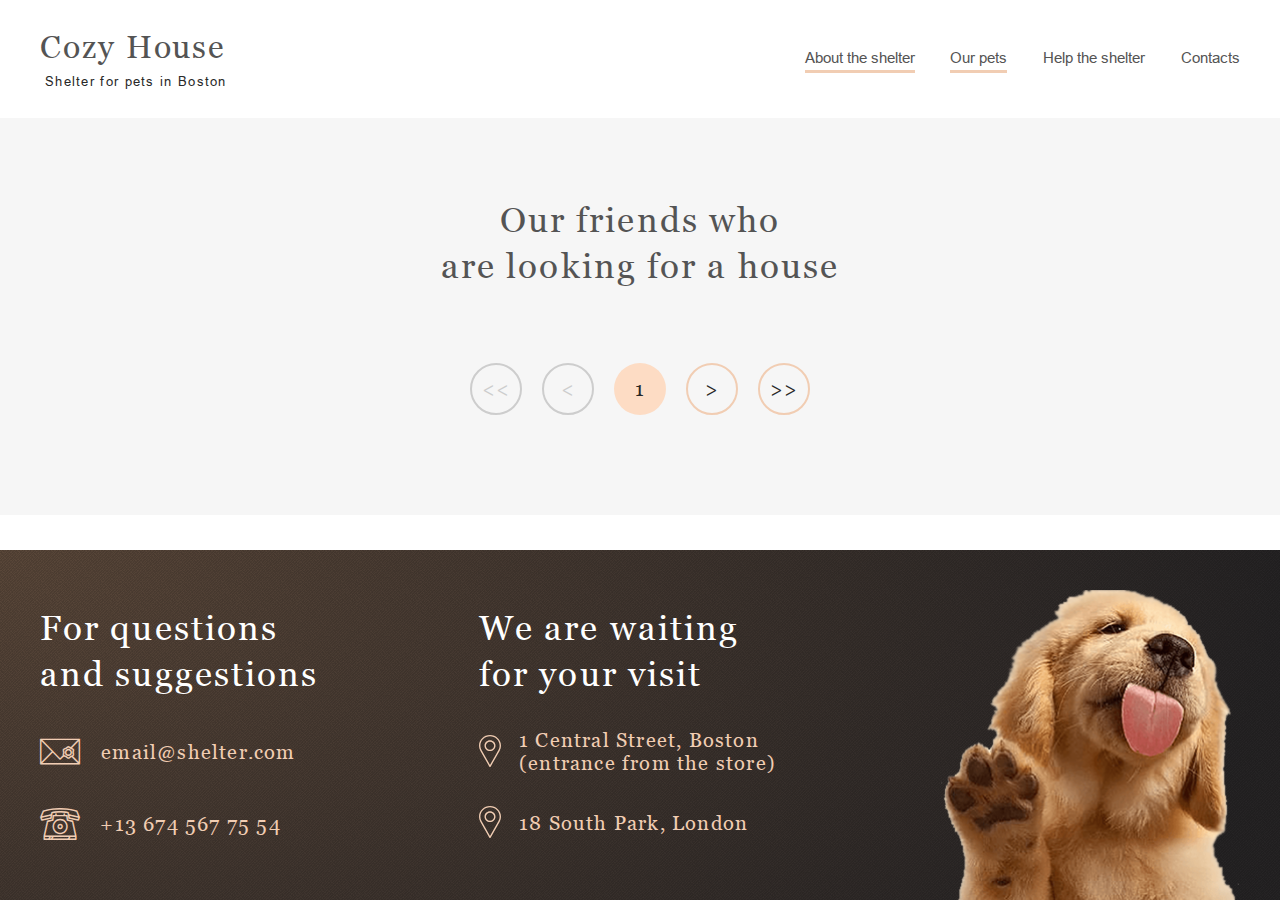
==== pages/pets/index.html @ d87756c5 "feat: add header, slider and footer on Our pets" ====
<!DOCTYPE html>
<html lang="en">

<head>
    <meta charset="UTF-8">
    <meta http-equiv="X-UA-Compatible" content="IE=edge">
    <meta name="viewport" content="width=device-width, initial-scale=1.0">
    <title>Our pets</title>
    <link rel="stylesheet" href="style.css">
</head>

<body>
    <div class="wrapper">
        <header class="header">
            <div class="header__container _container">
                <div class="logo">
                    <a href="../main/index.html" class="logo__title">
                        <h1>Cozy House</h1>
                    </a>
                    <p class="logo__subtitle">Shelter for pets in Boston</p>
                </div>
                <nav class="header__menu">
                    <ul class="menu__list">
                        <li class="menu__item">
                            <a href="../main/index.html" class="menu__link menu__link_active">About the shelter</a>
                        </li>
                        <li class="menu__item">
                            <a href="#" class="menu__link menu__link_active">Our pets</a>
                        </li>
                        <li class="menu__item">
                            <a href="#help" class="menu__link">Help the shelter</a>
                        </li>
                        <li class="menu__item">
                            <a href="#contacts" class="menu__link">Contacts</a>
                        </li>
                    </ul>
                </nav>
            </div>
        </header>

        <main class="main">
            <section class="our-friends" id="our-friends">
                <div class="our-friends__container _container">
                    <div class="our-friends__title title_dark">
                        <h2>Our friends who <br> are looking for a house</h2>
                    </div>
                    <div class="cards-container">

                    </div>
                    <div class="navigation">
                        <button class="button-round button-round-inactive pagination" id="go-first-page">
                            <h4> << </h4>
                        </button>
                        <button class="button-round button-round-inactive pagination" id="go-previous">
                            <h4> < </h4>
                        </button>
                        <button class="button-round button-round-active pagination" id="actual-page">
                            <h4>1</h4>
                        </button>
                        <button class="button-round pagination" id="go-next">
                            <h4>></h4>
                        </button>
                        <button class="button-round pagination" id="go-last-page">
                            <h4>>></h4>
                        </button>
                    </div>

                </div>
            </section>
        </main>

        <footer class=" footer" id="contacts">
            <div class="footer__container _container">
                <div class="questions footer-content">
                    <h3 class="questions__title title">For questions and suggestions</h3>
                    <div class="questions__email">
                        <a href="mailto:email@shelter.com" class="_icon-mail">email@shelter.com</a>
                    </div>
                    <div class="questions__tel _icon-phone">
                        <a href="tel:+136745677554">+13 674 567 75 54</a>
                    </div>
                </div>
                <div class="location footer-content footer-content_location">
                    <h3 class="location__title title">We are waiting for your visit</h3>
                    <div class="location__city">
                        <a href="https://goo.gl/maps/WXGCqMCgQn9aDzmUA">1 Central Street, Boston (entrance from the
                            store)</a>
                    </div>
                    <div class="location__city location__city_london">
                        <a href="https://goo.gl/maps/vpoNFBggdUJtLh3V6">18 South Park, London </a>
                    </div>
                </div>
                <div class="footer__puppy _ibg">
                    <img src="../../assets/images/footer-puppy.png" alt="puppy">
                </div>
            </div>
        </footer>

    </div>
</body>

</html>
---- pages/pets/style.css ----
/*Обнуление*/
* {
    padding: 0;
    margin: 0;
    border: 0;
}

*,
*:before,
*:after {
    -moz-box-sizing: border-box;
    -webkit-box-sizing: border-box;
    box-sizing: border-box;
}

:focus,
:active {
    outline: none;
}

a:focus,
a:active {
    outline: none;
}

nav,
footer,
header,
aside {
    display: block;
}

html,
body {
    height: 100%;
    width: 100%;
    font-size: 100%;
    line-height: 1;
    /* font-size: 16px; */
    -ms-text-size-adjust: 100%;
    -moz-text-size-adjust: 100%;
    -webkit-text-size-adjust: 100%;
}

input,
button,
textarea {
    font-family: inherit;
}

input::-ms-clear {
    display: none;
}

button {
    cursor: pointer;
}

button::-moz-focus-inner {
    padding: 0;
    border: 0;
}

a,
a:visited {
    text-decoration: none;
}

a:hover {
    text-decoration: none;
}

ul li {
    list-style: none;
}

img {
    vertical-align: top;
}

h1,
h2,
h3,
h4,
h5,
h6 {
    font-size: inherit;
    font-weight: inherit;
}

/*--------------------*/

/*-----------------------------подключение шрифтов------------------------------------*/

@font-face {
    font-family: "Arial";
    src: url("../../assets/fonts/arial.eot") format("eot"),
        url("../../assets/fonts/arial.woff") format("woff"),
        url("../../assets/fonts/arial.woff2") format("woff2"),
        url("../../assets/fonts/arial.ttf") format("ttf");
    font-weight: 400;
    font-style: normal;
    font-display: swap;
}

@font-face {
    font-family: "Arial";
    src: url("../../assets/fonts/arial-italic.eot") format("eot"),
        url("../../assets/fonts/arial-italic.woff") format("woff"),
        url("../../assets/fonts/arial-italic.woff2") format("woff2"),
        url("../../assets/fonts/arial-italic.ttf") format("ttf");
    font-weight: 400;
    font-style: italic;
    font-display: swap;
}

@font-face {
    font-family: "Georgia";
    src: url("../../assets/fonts/georgia.eot") format("eot"),
        url("../../assets/fonts/georgia.woff") format("woff"),
        url("../../assets/fonts/georgia.woff2") format("woff2"),
        url("../../assets/fonts/georgia.ttf") format("ttf");
    font-weight: 400;
    font-style: normal;
    font-display: swap;
}

@font-face {
    font-family: "Georgia";
    src: url("../../assets/fonts/georgia-italic.eot") format("eot"),
        url("../../assets/fonts/georgia-italic.woff") format("woff"),
        url("../../assets/fonts/georgia-italic.woff2") format("woff2"),
        url("../../assets/fonts/georgia-italic.ttf") format("ttf");
    font-weight: 400;
    font-style: italic;
    font-display: swap;
}

@font-face {
    font-family: "Georgia";
    src: url("../../assets/fonts/georgia-bold.eot") format("eot"),
        url("../../assets/fonts/georgia-bold.woff") format("woff"),
        url("../../assets/fonts/georgia-bold.woff2") format("woff2"),
        url("../../assets/fonts/georgia-bold.ttf") format("ttf");
    font-weight: 700;
    font-style: normal;
    font-display: swap;
}

@font-face {
    font-family: 'icons';
    src: url('../../assets/fonts/icons.eot?ieyt73#iefix'),
        url('../../assets/fonts/icons.ttf?ieyt73') format('truetype'),
        url('../../assets/fonts/icons.woff?ieyt73') format('woff'),
        url('../../assets/fonts/icons.svg?ieyt73#icons') format('svg');
    font-weight: normal;
    font-style: normal;
    font-display: block;
}

[class^="_icon-"]::before,
[class*=" _icon-"]::before {
    /* use !important to prevent issues with browser extensions that change fonts */
    font-family: 'icons' !important;
    speak: never;
    font-style: normal;
    font-weight: normal;
    font-variant: normal;
    text-transform: none;
    line-height: 1;

    /* Better Font Rendering =========== */
    -webkit-font-smoothing: antialiased;
    -moz-osx-font-smoothing: grayscale;
}

._icon-Arrow:before {
    content: "\e900";
}

._icon-credit-card:before {
    content: "\e901";
    font-size: 23px;
    padding-right: 14px;
    position: relative;
    top: 4px;
}

._icon-mail:before {
    content: "\e902";
    color: #f1cdb3;
    font-size: 26px;
    padding-right: 20px;
    position: relative;
    top: 4px;
}

._icon-phone:before {
    content: "\e903";
    color: #f1cdb3;
    font-size: 32px;
    padding-right: 13px;
    position: relative;
    top: 7px;
}

._icon-pin:before {
    content: "\e904";
    color: #f1cdb3;
    font-size: 32px;
    padding-right: 12px;
    position: relative;
    top: 18px;
}

._icon-Vector:before {
    content: "\e905";
}



/* ------------------------------------------------------------------------------------------------------------ */

body {
    font-family: Georgia;
    font-size: 0.9375rem;
    font-style: normal;
    font-weight: 400;
    background: #FFFFFF;
}

.wrapper {
    min-height: 100%;
    overflow: hidden;
    display: flex;
    flex-direction: column;
}

._container {
    max-width: 1200px;
    margin: 0 auto;
    padding-left: 40px;
    padding-right: 40px;
    box-sizing: content-box;
}

@media (max-width: 1200px) {
    ._container {
        padding-left: 30px;
        padding-right: 30px;
    }
}

@media (max-width: 320px) {
    ._container {
        padding-left: 10px;
        padding-right: 10px;
    }
}

._ibg {
    position: relative;
}

._ibg img {
    position: absolute;
    width: 100%;
    height: 100%;
    top: 0;
    left: 0;
    object-fit: cover;
}

.title {
    font-size: 44px;
    line-height: 130%;
    color: #FFFFFF;
}


@media (max-width: 750px) {
    .title {
        font-size: 40px;
    }
}

@media (max-width: 400px) {
    .title {
        font-size: 25px;
    }
}

.title_dark {
    font-size: 35px;
    line-height: 130%;
    letter-spacing: 0.06em;
    color: #545454;
}

@media (max-width: 320px) {
    .title_dark {
        font-size: 25px;
    }
}

.button {
    display: inline-block;
    padding: 13px 43px;
    cursor: pointer;
    background-color: transparent;
    border: none;
    border-radius: 100px;
    font-family: 'Georgia';
    font-size: 17px;
    line-height: 130%;
    letter-spacing: 0.06em;
}

.button.orange:hover {
    background: #FDDCC4;
    border: none;
}

.orange {
    background: #F1CDB3;
    color: #292929;
    padding-bottom: 15px;
    padding-top: 15px;
}

.border {
    border: 2px solid #F1CDB3;
}


/*-----------------------------header------------------------------------*/

.header {
    width: 100%;
    margin-top: 30px;
    margin-bottom: 30px;
    left: 0;
    z-index: 4;
}

.header__container {
    display: flex;
    align-items: center;
    justify-content: space-between;
}

.logo__title {
    font-size: 32px;
    line-height: 110%;
    color: #545454;
    letter-spacing: 0.06em;
}

.logo__subtitle {
    font-family: Arial, "Helvetica Neue", Helvetica, sans-serif;
    font-size: 0.8125rem;
    letter-spacing: 0.1em;
    color: #292929;
    padding: 10px 0 0 5px;
}

.menu__list {
    display: flex;
    flex-wrap: wrap;
    margin-top: -2px;
}

@media (max-width: 750px) {
    .menu__list {
        display: none;
    }
}

.menu__item:nth-child(1) {
    margin-right: 35px;
}

.menu__item:nth-child(2) {
    margin-right: 36px;
}

.menu__item:nth-child(3) {
    margin-right: 36px;
}

.menu__link {
    font-family: Arial, "Helvetica Neue", Helvetica, sans-serif;
    line-height: 160%;
    color: #545454;
    padding-bottom: 4px;

}

.menu__link:hover {
    color: #292929;
}

.menu__link_active {
    color: #545454;
    border-bottom: 3px solid #F1CDB3;
}

/*-----------------------------main - start-screen------------------------------------*/

.main {
    flex: 1 1 auto;
}

/*-----------------------------main - our-friends------------------------------------*/

.our-friends {
    background: #F6F6F6;
}

.our-friends__container {
    display: flex;
    flex-direction: column;
    text-align: center;
    align-items: center;
    padding-top: 80px;
}

/* @media (max-width: 1200px) {
    .our-friends__container {
        padding-top: 80px;
    }
}

@media (max-width: 767px) {
    .our-friends__container {
        padding-top: 42px;
    }
} */

.our-friends__title {
    margin-bottom: 58px;
}

/* @media (max-width: 1200px) {
    .our-friends__title {
        margin-bottom: 59px
    }
}

@media (max-width: 767px) {
    .our-friends__title {
        margin-bottom: 41px;
    }
} */

.our-friends h3 {
    font-size: 20px;
    line-height: 23px;
    margin-bottom: 28px;
    letter-spacing: 0.06em;
    color: #545454;
}

/* @media (max-width: 1200px) {
    .our-friends h3 {
        margin-bottom: 28px;
    }
}

@media (max-width: 767px) {
    .our-friends h3 {
        margin-bottom: 28px;
    }
} */

.our-friends .button.orange {
    margin-bottom: 101px;
}

.slider {
    display: flex;
    justify-content: space-between;
    align-items: center;
    gap: 52px;
    margin: 0 auto 60px;
}

/* @media (max-width: 1200px) {
    .slider {
        max-width: 708px;
        gap: 11px;
        margin-bottom: 59px;
    }
}

@media (max-width: 767px) {
    .slider {
        width: 270px;
        flex-direction: row;
        flex-wrap: wrap;
        justify-content: space-around;
        gap: 0;
        margin-bottom: 42px;
    }
} */

.slides {
    display: flex;
    gap: 90px;
}

/* @media (max-width: 1200px) {
    .slides {
        gap: 41px;
    }
}

@media (max-width: 767px) {
    .slides {
        order: 1;
    }
} */

.navigation {
    display: flex;
    justify-content: space-between;
    width: 340px;
    margin-bottom: 100px;
    margin-top: 16px;
}

.button-round {
    display: flex;
    justify-content: center;
    align-items: center;
    width: 52px;
    height: 52px;
    border: 2px solid #F1CDB3;
    border-radius: 50%;
    background-color: transparent;
    cursor: pointer;
    font-size: 20px;
    line-height: 115%;
    letter-spacing: 0.06em;
    color: #292929;
}

/* @media (max-width: 767px) {
    .button-round {
        order: 2;
    }
} */

.button-round-active {
    background: #FDDCC4;
    border: none;
}

.button-round:not(.button-round-inactive):hover {
    background: #FDDCC4;
    border: none;
}

.button-round-inactive {
    border: 2px solid #CDCDCD;
}

.button-round-inactive h4 {
    color: #CDCDCD;
}

.card {
    background: #FAFAFA;
    border-radius: 9px;
    cursor: pointer;
}

.card:hover {
    box-shadow: 0px 2px 35px 14px rgba(13, 13, 13, 0.04);
}

.card:hover>.button.border {
    background: #FDDCC4;
    border: none;
}


/* @media (max-width: 1200px) {
    .card:last-child {
        display: none;
    }
}

@media (max-width: 767px) {
    .card:not(:first-child) {
        display: none;
    }

    .card {
        margin-bottom: 20px;
    }
} */

.card img {
    margin-bottom: 31px;
}

.card button {
    margin-bottom: 30px;
}

@media (max-width: 767px) {
    .our-friends .button.orange {
        margin-bottom: 43px;
    }
}

/*-----------------------------footer------------------------------------*/

.footer {
    background: url(../../assets/images/noise_transparent.png),
        radial-gradient(100% 215.42% at 0% 0%, #5B483A 0%, #262425 100%),
        url(../../assets/images/start-screen-background.jpg) 0 0 / cover no-repeat;
    z-index: 2;
}

.footer__container {
    display: flex;
    flex-wrap: wrap;
    padding-top: 40px;
    justify-content: center;
    align-items: flex-start;
}

@media (max-width: 1200px) {
    .footer__container {
        padding-top: 30px;
    }
}

@media (max-width: 767px) {
    .footer__container {
        padding: 30px 10px 0;
    }
}

.footer-content {
    padding-top: 16px;
}

@media (max-width: 1200px) {
    .footer-content {
        padding-top: 0;
        padding-left: 34px;
    }

    .footer-content_location {
        padding-left: 20px;
        margin-bottom: 31px;
    }
}

@media (max-width: 767px) {
    .footer-content {
        padding: 0;
    }

    .footer-content_location {
        padding: 0;
        margin-bottom: 0;
    }
}

.questions {
    flex: 0 0 439px;
    min-width: 234px;
}

@media (max-width: 1200px) {
    .questions {
        flex: 0 0 50%;
    }
}

@media (max-width: 767px) {
    .questions {
        flex: 0 0 100%;
    }
}

.footer a {
    color: #F1CDB3;
}

.questions__title {
    max-width: 290px;
    font-size: 35px;
    line-height: 130%;
    letter-spacing: 0.06em;
    margin: 0 0 38px 0;
}

@media (max-width: 767px) {
    .questions__title {
        max-width: none;
        font-size: 25px;
        text-align: center;
    }
}

.questions__email {
    font-size: 20px;
    line-height: 115%;
    margin: 0 0 37px 0;
    letter-spacing: 0.06em;
}

@media (max-width: 767px) {
    .questions__email {
        text-align: center;
        margin: 0 auto 37px;
    }
}

.questions__tel {
    font-size: 20px;
    line-height: 115%;
    letter-spacing: 0.06em;
}

@media (max-width: 767px) {
    .questions__tel {
        text-align: center;
        margin: 0 auto 44px;
    }
}

.location {
    flex: 0 0 461px;
    min-width: 234px;
}

@media (max-width: 1200px) {
    .location {
        flex: 0 0 50%;
    }
}

@media (max-width: 767px) {
    .location {
        flex: 0 0 100%;
    }
}

.location__title {
    max-width: 290px;
    font-size: 35px;
    line-height: 130%;
    letter-spacing: 0.06em;
    margin-bottom: 32px;
}

@media (max-width: 767px) {
    .location__title {
        max-width: none;
        font-size: 25px;
        text-align: center;
        padding: 0 10px;
        margin-bottom: 39px;
    }
}

.location__city {
    position: relative;
    width: 300px;
    font-size: 20px;
    line-height: 115%;
    letter-spacing: 0.06em;
    padding-left: 40px;
    margin-bottom: 37px;
}

@media (max-width: 767px) {
    .location__city {
        margin: 0 auto 45px;
    }
}

.location__city::before {
    content: '';
    width: 22px;
    height: 32px;
    position: absolute;
    top: 6px;
    left: 0px;
    background: url('../../assets/icons/icon-marker.svg') 0 0 no-repeat;
}

.location__city_london::before {
    position: absolute;
    top: -6px;
    left: 0px;
}

.footer__puppy {
    width: 300px;
    height: 310px;

}

@media (max-width: 767px) {
    .footer__puppy {
        width: 260px;
        height: 269px;
    }
}

.footer__puppy img {
    z-index: 3;
}
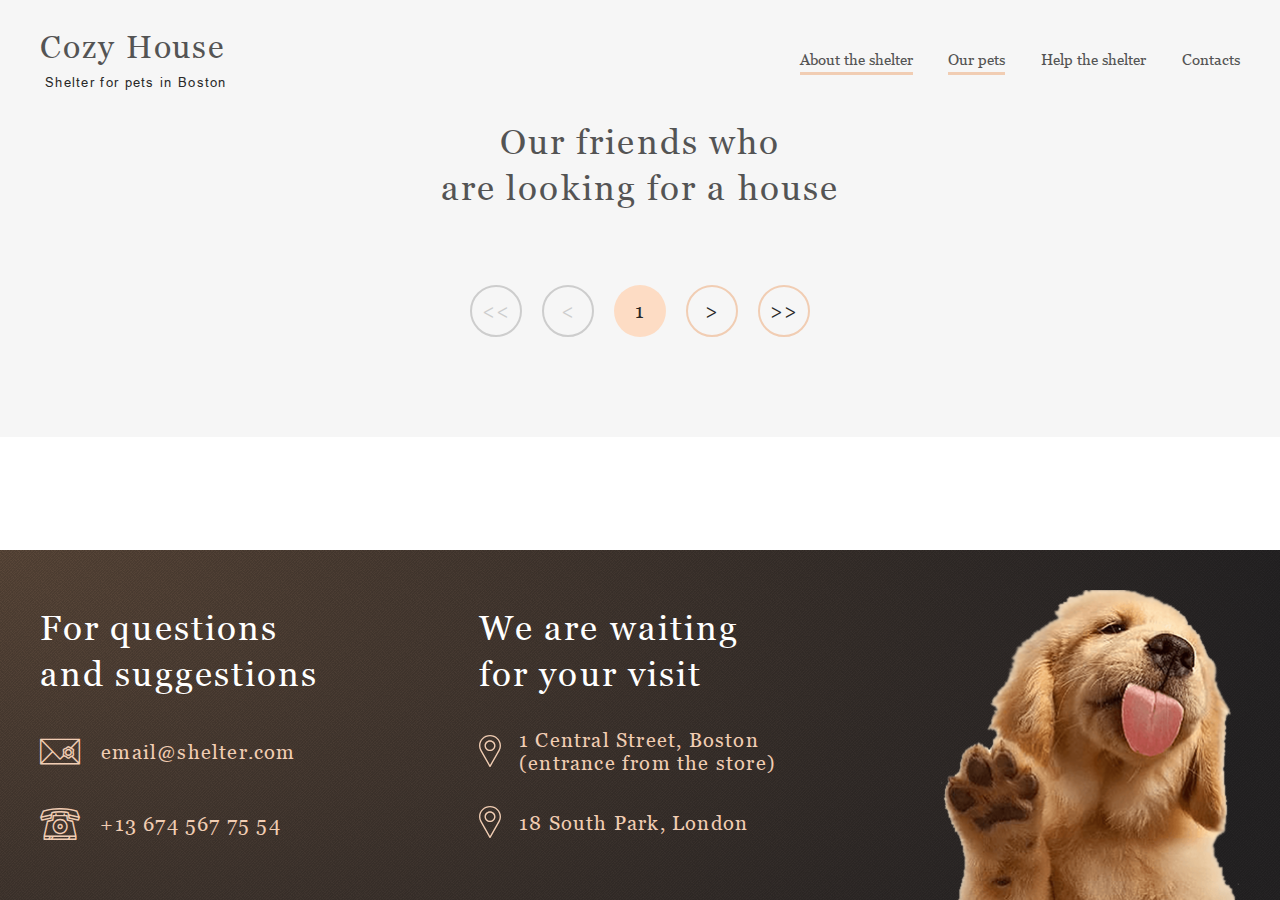
==== commit 2b34a39f: "feat: add menu-burger on pets page" ====
--- a/pages/pets/index.html
+++ b/pages/pets/index.html
@@ -6,6 +6,7 @@
     <meta http-equiv="X-UA-Compatible" content="IE=edge">
     <meta name="viewport" content="width=device-width, initial-scale=1.0">
     <title>Our pets</title>
+    <link rel="stylesheet" href="../css/common.css">
     <link rel="stylesheet" href="style.css">
 </head>
 
@@ -13,12 +14,18 @@
     <div class="wrapper">
         <header class="header">
             <div class="header__container _container">
+
                 <div class="logo">
                     <a href="../main/index.html" class="logo__title">
                         <h1>Cozy House</h1>
                     </a>
                     <p class="logo__subtitle">Shelter for pets in Boston</p>
                 </div>
+
+                <button class="burger__button" id="burger__button">
+                    <span class="burger__line"></span>
+                </button>
+
                 <nav class="header__menu">
                     <ul class="menu__list">
                         <li class="menu__item">
@@ -28,13 +35,14 @@
                             <a href="#" class="menu__link menu__link_active">Our pets</a>
                         </li>
                         <li class="menu__item">
-                            <a href="#help" class="menu__link">Help the shelter</a>
+                            <a href="../main/index.html#help" class="menu__link">Help the shelter</a>
                         </li>
                         <li class="menu__item">
                             <a href="#contacts" class="menu__link">Contacts</a>
                         </li>
                     </ul>
                 </nav>
+
             </div>
         </header>
 
@@ -44,15 +52,17 @@
                     <div class="our-friends__title title_dark">
                         <h2>Our friends who <br> are looking for a house</h2>
                     </div>
-                    <div class="cards-container">
+                    <div class="cards__container">
 
                     </div>
                     <div class="navigation">
                         <button class="button-round button-round-inactive pagination" id="go-first-page">
-                            <h4> << </h4>
+                            <h4>
+                                << </h4>
                         </button>
                         <button class="button-round button-round-inactive pagination" id="go-previous">
-                            <h4> < </h4>
+                            <h4>
+                                < </h4>
                         </button>
                         <button class="button-round button-round-active pagination" id="actual-page">
                             <h4>1</h4>
@@ -97,6 +107,8 @@
         </footer>
 
     </div>
+    <script src="../js/script.js"></script>
+    <script src="../js/modules/burger.js"></script>
 </body>
 
 </html>--- a/pages/css/common.css
+++ b/pages/css/common.css
@@ -0,0 +1,713 @@
+/*Обнуление*/
+* {
+    padding: 0;
+    margin: 0;
+    border: 0;
+}
+
+*,
+*:before,
+*:after {
+    -moz-box-sizing: border-box;
+    -webkit-box-sizing: border-box;
+    box-sizing: border-box;
+}
+
+:focus,
+:active {
+    outline: none;
+}
+
+a:focus,
+a:active {
+    outline: none;
+}
+
+nav,
+footer,
+header,
+aside {
+    display: block;
+}
+
+html,
+body {
+    height: 100%;
+    width: 100%;
+    font-size: 100%;
+    line-height: 1;
+    /* font-size: 16px; */
+    -ms-text-size-adjust: 100%;
+    -moz-text-size-adjust: 100%;
+    -webkit-text-size-adjust: 100%;
+}
+
+input,
+button,
+textarea {
+    font-family: inherit;
+}
+
+input::-ms-clear {
+    display: none;
+}
+
+button {
+    cursor: pointer;
+}
+
+button::-moz-focus-inner {
+    padding: 0;
+    border: 0;
+}
+
+a,
+a:visited {
+    text-decoration: none;
+}
+
+a:hover {
+    text-decoration: none;
+}
+
+ul li {
+    list-style: none;
+}
+
+img {
+    vertical-align: top;
+}
+
+h1,
+h2,
+h3,
+h4,
+h5,
+h6 {
+    font-size: inherit;
+    font-weight: inherit;
+}
+
+/*--------------------*/
+
+/*-----------------------------подключение шрифтов------------------------------------*/
+
+@font-face {
+    font-family: "Arial";
+    src: url("../../assets/fonts/arial.eot") format("eot"),
+        url("../../assets/fonts/arial.woff") format("woff"),
+        url("../../assets/fonts/arial.woff2") format("woff2"),
+        url("../../assets/fonts/arial.ttf") format("ttf");
+    font-weight: 400;
+    font-style: normal;
+    font-display: swap;
+}
+
+@font-face {
+    font-family: "Arial";
+    src: url("../../assets/fonts/arial-italic.eot") format("eot"),
+        url("../../assets/fonts/arial-italic.woff") format("woff"),
+        url("../../assets/fonts/arial-italic.woff2") format("woff2"),
+        url("../../assets/fonts/arial-italic.ttf") format("ttf");
+    font-weight: 400;
+    font-style: italic;
+    font-display: swap;
+}
+
+@font-face {
+    font-family: "Georgia";
+    src: url("../../assets/fonts/georgia.eot") format("eot"),
+        url("../../assets/fonts/georgia.woff") format("woff"),
+        url("../../assets/fonts/georgia.woff2") format("woff2"),
+        url("../../assets/fonts/georgia.ttf") format("ttf");
+    font-weight: 400;
+    font-style: normal;
+    font-display: swap;
+}
+
+@font-face {
+    font-family: "Georgia";
+    src: url("../../assets/fonts/georgia-italic.eot") format("eot"),
+        url("../../assets/fonts/georgia-italic.woff") format("woff"),
+        url("../../assets/fonts/georgia-italic.woff2") format("woff2"),
+        url("../../assets/fonts/georgia-italic.ttf") format("ttf");
+    font-weight: 400;
+    font-style: italic;
+    font-display: swap;
+}
+
+@font-face {
+    font-family: "Georgia";
+    src: url("../../assets/fonts/georgia-bold.eot") format("eot"),
+        url("../../assets/fonts/georgia-bold.woff") format("woff"),
+        url("../../assets/fonts/georgia-bold.woff2") format("woff2"),
+        url("../../assets/fonts/georgia-bold.ttf") format("ttf");
+    font-weight: 700;
+    font-style: normal;
+    font-display: swap;
+}
+
+@font-face {
+    font-family: 'icons';
+    src: url('../../assets/fonts/icons.eot?ieyt73#iefix'),
+        url('../../assets/fonts/icons.ttf?ieyt73') format('truetype'),
+        url('../../assets/fonts/icons.woff?ieyt73') format('woff'),
+        url('../../assets/fonts/icons.svg?ieyt73#icons') format('svg');
+    font-weight: normal;
+    font-style: normal;
+    font-display: block;
+}
+
+[class^="_icon-"]::before,
+[class*=" _icon-"]::before {
+    /* use !important to prevent issues with browser extensions that change fonts */
+    font-family: 'icons' !important;
+    speak: never;
+    font-style: normal;
+    font-weight: normal;
+    font-variant: normal;
+    text-transform: none;
+    line-height: 1;
+
+    /* Better Font Rendering =========== */
+    -webkit-font-smoothing: antialiased;
+    -moz-osx-font-smoothing: grayscale;
+}
+
+._icon-Arrow:before {
+    content: "\e900";
+}
+
+._icon-credit-card:before {
+    content: "\e901";
+    font-size: 23px;
+    padding-right: 14px;
+    position: relative;
+    top: 4px;
+}
+
+._icon-mail:before {
+    content: "\e902";
+    color: #f1cdb3;
+    font-size: 26px;
+    padding-right: 20px;
+    position: relative;
+    top: 4px;
+}
+
+._icon-phone:before {
+    content: "\e903";
+    color: #f1cdb3;
+    font-size: 32px;
+    padding-right: 13px;
+    position: relative;
+    top: 7px;
+}
+
+._icon-pin:before {
+    content: "\e904";
+    color: #f1cdb3;
+    font-size: 32px;
+    padding-right: 12px;
+    position: relative;
+    top: 18px;
+}
+
+._icon-Vector:before {
+    content: "\e905";
+}
+
+
+
+/* ------------------------------------------------------------------------------------------------------------ */
+
+body {
+    font-family: Georgia;
+    font-size: 0.9375rem;
+    font-style: normal;
+    font-weight: 400;
+    color: #C4C4C4;
+}
+
+body._lock {
+    overflow: hidden;
+}
+
+.wrapper {
+    min-height: 100%;
+    overflow: hidden;
+    display: flex;
+    flex-direction: column;
+}
+
+._container {
+    max-width: 1200px;
+    margin: 0 auto;
+    padding-left: 40px;
+    padding-right: 40px;
+    box-sizing: content-box;
+}
+
+@media (max-width: 1200px) {
+    ._container {
+        padding-left: 30px;
+        padding-right: 30px;
+    }
+}
+
+@media (max-width: 320px) {
+    ._container {
+        padding-left: 10px;
+        padding-right: 10px;
+    }
+}
+
+._ibg {
+    position: relative;
+}
+
+._ibg img {
+    position: absolute;
+    width: 100%;
+    height: 100%;
+    top: 0;
+    left: 0;
+    object-fit: cover;
+}
+
+.title {
+    font-size: 44px;
+    line-height: 130%;
+    color: #FFFFFF;
+}
+
+
+@media (max-width: 750px) {
+    .title {
+        font-size: 40px;
+    }
+}
+
+@media (max-width: 400px) {
+    .title {
+        font-size: 25px;
+    }
+}
+
+.title_dark {
+    font-size: 35px;
+    line-height: 130%;
+    letter-spacing: 0.06em;
+    color: #545454;
+}
+
+@media (max-width: 320px) {
+    .title_dark {
+        font-size: 25px;
+    }
+}
+
+.button {
+    display: inline-block;
+    padding: 13px 43px;
+    cursor: pointer;
+    background-color: transparent;
+    border: none;
+    border-radius: 100px;
+    font-family: 'Georgia';
+    font-size: 17px;
+    line-height: 130%;
+    letter-spacing: 0.06em;
+}
+
+.button.orange:hover {
+    background: #FDDCC4;
+    border: none;
+}
+
+.orange {
+    background: #F1CDB3;
+    color: #292929;
+    padding-bottom: 15px;
+    padding-top: 15px;
+}
+
+.border {
+    border: 2px solid #F1CDB3;
+}
+
+/*-----------------------------header------------------------------------*/
+
+.header {
+    position: absolute;
+    width: 100%;
+    top: 60px;
+    left: 0;
+    z-index: 4;
+}
+
+@media (max-width: 1200px) {
+    .header {
+        top: 30px;
+    }
+}
+
+.header__container {
+    display: flex;
+    min-height: 60px;
+    align-items: center;
+    justify-content: space-between;
+}
+
+.logo__title {
+    font-size: 32px;
+    color: #F1CDB3;
+    letter-spacing: 0.06em;
+    line-height: 110%;
+}
+
+.logo__subtitle {
+    font-family: Arial, "Helvetica Neue", Helvetica, sans-serif;
+    font-weight: 400px;
+    font-size: 0.8125rem;
+    line-height: 0.9375rem;
+    letter-spacing: 0.1em;
+    color: #FFFFFF;
+    padding: 10px 0 0 5px;
+}
+
+.menu__list {
+    display: flex;
+    flex-wrap: wrap;
+    margin-top: -2px;
+}
+
+@media (max-width: 750px) {
+    .burger__button {
+        z-index: 5;
+        display: block;
+        position: absolute;
+        top: 19px;
+        right: 53px;
+        align-content: center;
+        width: 30px;
+        height: 22px;
+        cursor: pointer;
+        background-color: transparent;
+    }
+
+    .burger__button span,
+    .burger__button::before,
+    .burger__button::after {
+        left: 0;
+        position: absolute;
+        height: 2px;
+        width: 100%;
+        transition: all 0.3s ease 0s;
+        background-color: #F1CDB3;
+    }
+
+    .burger__button::before,
+    .burger__button::after {
+        content: '';
+    }
+
+    .burger__button::before {
+        top: 0;
+    }
+
+    .burger__button::after {
+        bottom: 0;
+    }
+
+    .burger__button span {
+        top: 50%;
+        transform: scale(1) translate(0px, -50%);
+    }
+
+    .burger__button._active{
+        top: 49px;
+        right: 65px;
+        transform: rotate(90deg) translate(0px, -50%);
+    }
+
+    .header._active {
+        position: fixed;
+        top: 0;
+        right: 0;
+        width: 100%;
+        height: 100%;
+        background: rgba(41, 41, 41, 0.6);
+    }
+
+    .header__container._active {
+        position: fixed;
+        top: 0;
+        right: 320px;
+        width: 320px;
+        padding-left: 0;
+        padding-right: 0;
+        transform: translate(100%, 0);
+        transition: right 3s ease 0s;
+        background: #292929;
+    }
+
+    .logo._active {
+        padding-top: 30px;
+        margin-left: 10px;
+    }
+
+    .header__menu {
+        display: none;
+    }
+
+    .header__menu._active {
+        position: absolute;
+        display: flex;
+        align-items: center;
+        justify-content: center;
+        top: 90px;
+        right: 0;
+        width: 320px;
+        height: 100vh;
+        transform: translate(100%, 0);
+        transform: all 0.3s ease 0s;
+        overflow: auto;
+        background: #292929;
+        transform: translate(0, 0);
+    }
+
+    .menu__list {
+        flex-direction: column;
+        text-align: center;
+        margin-top: -260px;
+    }
+
+    .menu__list li:not(:last-child) {
+        margin-bottom: 43px;
+    }
+
+    .menu__link {
+        font-size: 32px;
+    }
+
+    .menu__item:nth-child(1) {
+        margin-right: 0;
+    }
+    .menu__item:nth-child(2) {
+        margin-right: 0;
+    }
+    .menu__item:nth-child(3) {
+        margin-right: 0;
+    }
+}
+
+/*-----------------------------main - start-screen------------------------------------*/
+
+.main {
+    flex: 1 1 auto;
+}
+
+/*-----------------------------footer------------------------------------*/
+
+.footer {
+    background: url(../../assets/images/noise_transparent.png),
+        radial-gradient(100% 215.42% at 0% 0%, #5B483A 0%, #262425 100%),
+        url(../../assets/images/start-screen-background.jpg) 0 0 / cover no-repeat;
+    z-index: 2;
+}
+
+.footer__container {
+    display: flex;
+    flex-wrap: wrap;
+    padding-top: 40px;
+    justify-content: center;
+    align-items: flex-start;
+}
+
+@media (max-width: 1200px) {
+    .footer__container {
+        padding-top: 30px;
+    }
+}
+
+@media (max-width: 767px) {
+    .footer__container {
+        padding: 30px 10px 0;
+    }
+}
+
+.footer-content {
+    padding-top: 16px;
+}
+
+@media (max-width: 1200px) {
+    .footer-content {
+        padding-top: 0;
+        padding-left: 34px;
+    }
+
+    .footer-content_location {
+        padding-left: 20px;
+        margin-bottom: 31px;
+    }
+}
+
+@media (max-width: 767px) {
+    .footer-content {
+        padding: 0;
+    }
+
+    .footer-content_location {
+        padding: 0;
+        margin-bottom: 0;
+    }
+}
+
+.questions {
+    flex: 0 0 439px;
+    min-width: 234px;
+}
+
+@media (max-width: 1200px) {
+    .questions {
+        flex: 0 0 50%;
+    }
+}
+
+@media (max-width: 767px) {
+    .questions {
+        flex: 0 0 100%;
+    }
+}
+
+.footer a {
+    color: #F1CDB3;
+}
+
+.questions__title {
+    max-width: 290px;
+    font-size: 35px;
+    line-height: 130%;
+    letter-spacing: 0.06em;
+    margin: 0 0 38px 0;
+}
+
+@media (max-width: 767px) {
+    .questions__title {
+        max-width: none;
+        font-size: 25px;
+        text-align: center;
+    }
+}
+
+.questions__email {
+    font-size: 20px;
+    line-height: 115%;
+    margin: 0 0 37px 0;
+    letter-spacing: 0.06em;
+}
+
+@media (max-width: 767px) {
+    .questions__email {
+        text-align: center;
+        margin: 0 auto 37px;
+    }
+}
+
+.questions__tel {
+    font-size: 20px;
+    line-height: 115%;
+    letter-spacing: 0.06em;
+}
+
+@media (max-width: 767px) {
+    .questions__tel {
+        text-align: center;
+        margin: 0 auto 44px;
+    }
+}
+
+.location {
+    flex: 0 0 461px;
+    min-width: 234px;
+}
+
+@media (max-width: 1200px) {
+    .location {
+        flex: 0 0 50%;
+    }
+}
+
+@media (max-width: 767px) {
+    .location {
+        flex: 0 0 100%;
+    }
+}
+
+.location__title {
+    max-width: 290px;
+    font-size: 35px;
+    line-height: 130%;
+    letter-spacing: 0.06em;
+    margin-bottom: 32px;
+}
+
+@media (max-width: 767px) {
+    .location__title {
+        max-width: none;
+        font-size: 25px;
+        text-align: center;
+        padding: 0 10px;
+        margin-bottom: 39px;
+    }
+}
+
+.location__city {
+    position: relative;
+    width: 300px;
+    font-size: 20px;
+    line-height: 115%;
+    letter-spacing: 0.06em;
+    padding-left: 40px;
+    margin-bottom: 37px;
+}
+
+@media (max-width: 767px) {
+    .location__city {
+        margin: 0 auto 45px;
+    }
+}
+
+.location__city::before {
+    content: '';
+    width: 22px;
+    height: 32px;
+    position: absolute;
+    top: 6px;
+    left: 0px;
+    background: url('../../assets/icons/icon-marker.svg') 0 0 no-repeat;
+}
+
+.location__city_london::before {
+    position: absolute;
+    top: -6px;
+    left: 0px;
+}
+
+.footer__puppy {
+    width: 300px;
+    height: 310px;
+
+}
+
+@media (max-width: 767px) {
+    .footer__puppy {
+        width: 260px;
+        height: 269px;
+    }
+}
+
+.footer__puppy img {
+    z-index: 3;
+}--- a/pages/pets/style.css
+++ b/pages/pets/style.css
@@ -1,379 +1,16 @@
-/*Обнуление*/
-* {
-    padding: 0;
-    margin: 0;
-    border: 0;
-}
-
-*,
-*:before,
-*:after {
-    -moz-box-sizing: border-box;
-    -webkit-box-sizing: border-box;
-    box-sizing: border-box;
-}
-
-:focus,
-:active {
-    outline: none;
-}
-
-a:focus,
-a:active {
-    outline: none;
-}
-
-nav,
-footer,
-header,
-aside {
-    display: block;
-}
-
-html,
-body {
-    height: 100%;
-    width: 100%;
-    font-size: 100%;
-    line-height: 1;
-    /* font-size: 16px; */
-    -ms-text-size-adjust: 100%;
-    -moz-text-size-adjust: 100%;
-    -webkit-text-size-adjust: 100%;
-}
-
-input,
-button,
-textarea {
-    font-family: inherit;
-}
-
-input::-ms-clear {
-    display: none;
-}
-
-button {
-    cursor: pointer;
-}
-
-button::-moz-focus-inner {
-    padding: 0;
-    border: 0;
-}
-
-a,
-a:visited {
-    text-decoration: none;
-}
-
-a:hover {
-    text-decoration: none;
-}
-
-ul li {
-    list-style: none;
-}
-
-img {
-    vertical-align: top;
-}
-
-h1,
-h2,
-h3,
-h4,
-h5,
-h6 {
-    font-size: inherit;
-    font-weight: inherit;
-}
-
-/*--------------------*/
-
-/*-----------------------------подключение шрифтов------------------------------------*/
-
-@font-face {
-    font-family: "Arial";
-    src: url("../../assets/fonts/arial.eot") format("eot"),
-        url("../../assets/fonts/arial.woff") format("woff"),
-        url("../../assets/fonts/arial.woff2") format("woff2"),
-        url("../../assets/fonts/arial.ttf") format("ttf");
-    font-weight: 400;
-    font-style: normal;
-    font-display: swap;
-}
-
-@font-face {
-    font-family: "Arial";
-    src: url("../../assets/fonts/arial-italic.eot") format("eot"),
-        url("../../assets/fonts/arial-italic.woff") format("woff"),
-        url("../../assets/fonts/arial-italic.woff2") format("woff2"),
-        url("../../assets/fonts/arial-italic.ttf") format("ttf");
-    font-weight: 400;
-    font-style: italic;
-    font-display: swap;
-}
-
-@font-face {
-    font-family: "Georgia";
-    src: url("../../assets/fonts/georgia.eot") format("eot"),
-        url("../../assets/fonts/georgia.woff") format("woff"),
-        url("../../assets/fonts/georgia.woff2") format("woff2"),
-        url("../../assets/fonts/georgia.ttf") format("ttf");
-    font-weight: 400;
-    font-style: normal;
-    font-display: swap;
-}
-
-@font-face {
-    font-family: "Georgia";
-    src: url("../../assets/fonts/georgia-italic.eot") format("eot"),
-        url("../../assets/fonts/georgia-italic.woff") format("woff"),
-        url("../../assets/fonts/georgia-italic.woff2") format("woff2"),
-        url("../../assets/fonts/georgia-italic.ttf") format("ttf");
-    font-weight: 400;
-    font-style: italic;
-    font-display: swap;
-}
-
-@font-face {
-    font-family: "Georgia";
-    src: url("../../assets/fonts/georgia-bold.eot") format("eot"),
-        url("../../assets/fonts/georgia-bold.woff") format("woff"),
-        url("../../assets/fonts/georgia-bold.woff2") format("woff2"),
-        url("../../assets/fonts/georgia-bold.ttf") format("ttf");
-    font-weight: 700;
-    font-style: normal;
-    font-display: swap;
-}
-
-@font-face {
-    font-family: 'icons';
-    src: url('../../assets/fonts/icons.eot?ieyt73#iefix'),
-        url('../../assets/fonts/icons.ttf?ieyt73') format('truetype'),
-        url('../../assets/fonts/icons.woff?ieyt73') format('woff'),
-        url('../../assets/fonts/icons.svg?ieyt73#icons') format('svg');
-    font-weight: normal;
-    font-style: normal;
-    font-display: block;
-}
-
-[class^="_icon-"]::before,
-[class*=" _icon-"]::before {
-    /* use !important to prevent issues with browser extensions that change fonts */
-    font-family: 'icons' !important;
-    speak: never;
-    font-style: normal;
-    font-weight: normal;
-    font-variant: normal;
-    text-transform: none;
-    line-height: 1;
-
-    /* Better Font Rendering =========== */
-    -webkit-font-smoothing: antialiased;
-    -moz-osx-font-smoothing: grayscale;
-}
-
-._icon-Arrow:before {
-    content: "\e900";
-}
-
-._icon-credit-card:before {
-    content: "\e901";
-    font-size: 23px;
-    padding-right: 14px;
-    position: relative;
-    top: 4px;
-}
-
-._icon-mail:before {
-    content: "\e902";
-    color: #f1cdb3;
-    font-size: 26px;
-    padding-right: 20px;
-    position: relative;
-    top: 4px;
-}
-
-._icon-phone:before {
-    content: "\e903";
-    color: #f1cdb3;
-    font-size: 32px;
-    padding-right: 13px;
-    position: relative;
-    top: 7px;
-}
-
-._icon-pin:before {
-    content: "\e904";
-    color: #f1cdb3;
-    font-size: 32px;
-    padding-right: 12px;
-    position: relative;
-    top: 18px;
-}
-
-._icon-Vector:before {
-    content: "\e905";
-}
-
-
-
-/* ------------------------------------------------------------------------------------------------------------ */
-
-body {
-    font-family: Georgia;
-    font-size: 0.9375rem;
-    font-style: normal;
-    font-weight: 400;
-    background: #FFFFFF;
-}
-
-.wrapper {
-    min-height: 100%;
-    overflow: hidden;
-    display: flex;
-    flex-direction: column;
-}
-
-._container {
-    max-width: 1200px;
-    margin: 0 auto;
-    padding-left: 40px;
-    padding-right: 40px;
-    box-sizing: content-box;
-}
-
-@media (max-width: 1200px) {
-    ._container {
-        padding-left: 30px;
-        padding-right: 30px;
-    }
-}
-
-@media (max-width: 320px) {
-    ._container {
-        padding-left: 10px;
-        padding-right: 10px;
-    }
-}
-
-._ibg {
-    position: relative;
-}
-
-._ibg img {
-    position: absolute;
-    width: 100%;
-    height: 100%;
-    top: 0;
-    left: 0;
-    object-fit: cover;
-}
-
-.title {
-    font-size: 44px;
-    line-height: 130%;
-    color: #FFFFFF;
-}
-
-
-@media (max-width: 750px) {
-    .title {
-        font-size: 40px;
-    }
-}
-
-@media (max-width: 400px) {
-    .title {
-        font-size: 25px;
-    }
-}
-
-.title_dark {
-    font-size: 35px;
-    line-height: 130%;
-    letter-spacing: 0.06em;
+
+/*-----------------------------header------------------------------------*/
+
+.header {
+    top: 30px;
+}
+
+.logo__title {
     color: #545454;
 }
 
-@media (max-width: 320px) {
-    .title_dark {
-        font-size: 25px;
-    }
-}
-
-.button {
-    display: inline-block;
-    padding: 13px 43px;
-    cursor: pointer;
-    background-color: transparent;
-    border: none;
-    border-radius: 100px;
-    font-family: 'Georgia';
-    font-size: 17px;
-    line-height: 130%;
-    letter-spacing: 0.06em;
-}
-
-.button.orange:hover {
-    background: #FDDCC4;
-    border: none;
-}
-
-.orange {
-    background: #F1CDB3;
+.logo__subtitle {
     color: #292929;
-    padding-bottom: 15px;
-    padding-top: 15px;
-}
-
-.border {
-    border: 2px solid #F1CDB3;
-}
-
-
-/*-----------------------------header------------------------------------*/
-
-.header {
-    width: 100%;
-    margin-top: 30px;
-    margin-bottom: 30px;
-    left: 0;
-    z-index: 4;
-}
-
-.header__container {
-    display: flex;
-    align-items: center;
-    justify-content: space-between;
-}
-
-.logo__title {
-    font-size: 32px;
-    line-height: 110%;
-    color: #545454;
-    letter-spacing: 0.06em;
-}
-
-.logo__subtitle {
-    font-family: Arial, "Helvetica Neue", Helvetica, sans-serif;
-    font-size: 0.8125rem;
-    letter-spacing: 0.1em;
-    color: #292929;
-    padding: 10px 0 0 5px;
-}
-
-.menu__list {
-    display: flex;
-    flex-wrap: wrap;
-    margin-top: -2px;
-}
-
-@media (max-width: 750px) {
-    .menu__list {
-        display: none;
-    }
 }
 
 .menu__item:nth-child(1) {
@@ -389,11 +26,8 @@
 }
 
 .menu__link {
-    font-family: Arial, "Helvetica Neue", Helvetica, sans-serif;
-    line-height: 160%;
     color: #545454;
     padding-bottom: 4px;
-
 }
 
 .menu__link:hover {
@@ -405,10 +39,64 @@
     border-bottom: 3px solid #F1CDB3;
 }
 
-/*-----------------------------main - start-screen------------------------------------*/
-
-.main {
-    flex: 1 1 auto;
+@media (max-width: 750px) {
+    .logo._active .logo__title {
+        color: #F1CDB3;
+    }
+
+    .logo._active .logo__subtitle {
+        color: #FFFFFF;
+    }
+
+    .menu__link {
+        color: #CDCDCD;
+    }
+
+    .menu__link:hover {
+        color: #FAFAFA;
+    }
+
+    .menu__link_active {
+        color: #FAFAFA;
+    }
+    .header__menu._active {
+        position: absolute;
+        display: flex;
+        align-items: center;
+        justify-content: center;
+        top: 90px;
+        right: 0;
+        width: 320px;
+        height: 100vh;
+        transform: translate(100%, 0);
+        transform: all 0.3s ease 0s;
+        overflow: auto;
+        background: #292929;
+        transform: translate(0, 0);
+    }
+    .menu__list {
+        flex-direction: column;
+        text-align: center;
+        margin-top: -268px;
+    }
+
+    .menu__list li:not(:last-child) {
+        margin-bottom: 60px;
+    }
+
+    .menu__link {
+        font-size: 32px;
+    }
+
+    .menu__item:nth-child(1) {
+        margin-right: 0;
+    }
+    .menu__item:nth-child(2) {
+        margin-right: 0;
+    }
+    .menu__item:nth-child(3) {
+        margin-right: 0;
+    }
 }
 
 /*-----------------------------main - our-friends------------------------------------*/
@@ -422,7 +110,7 @@
     flex-direction: column;
     text-align: center;
     align-items: center;
-    padding-top: 80px;
+    padding-top: 120px;
 }
 
 /* @media (max-width: 1200px) {
@@ -613,208 +301,4 @@
     .our-friends .button.orange {
         margin-bottom: 43px;
     }
-}
-
-/*-----------------------------footer------------------------------------*/
-
-.footer {
-    background: url(../../assets/images/noise_transparent.png),
-        radial-gradient(100% 215.42% at 0% 0%, #5B483A 0%, #262425 100%),
-        url(../../assets/images/start-screen-background.jpg) 0 0 / cover no-repeat;
-    z-index: 2;
-}
-
-.footer__container {
-    display: flex;
-    flex-wrap: wrap;
-    padding-top: 40px;
-    justify-content: center;
-    align-items: flex-start;
-}
-
-@media (max-width: 1200px) {
-    .footer__container {
-        padding-top: 30px;
-    }
-}
-
-@media (max-width: 767px) {
-    .footer__container {
-        padding: 30px 10px 0;
-    }
-}
-
-.footer-content {
-    padding-top: 16px;
-}
-
-@media (max-width: 1200px) {
-    .footer-content {
-        padding-top: 0;
-        padding-left: 34px;
-    }
-
-    .footer-content_location {
-        padding-left: 20px;
-        margin-bottom: 31px;
-    }
-}
-
-@media (max-width: 767px) {
-    .footer-content {
-        padding: 0;
-    }
-
-    .footer-content_location {
-        padding: 0;
-        margin-bottom: 0;
-    }
-}
-
-.questions {
-    flex: 0 0 439px;
-    min-width: 234px;
-}
-
-@media (max-width: 1200px) {
-    .questions {
-        flex: 0 0 50%;
-    }
-}
-
-@media (max-width: 767px) {
-    .questions {
-        flex: 0 0 100%;
-    }
-}
-
-.footer a {
-    color: #F1CDB3;
-}
-
-.questions__title {
-    max-width: 290px;
-    font-size: 35px;
-    line-height: 130%;
-    letter-spacing: 0.06em;
-    margin: 0 0 38px 0;
-}
-
-@media (max-width: 767px) {
-    .questions__title {
-        max-width: none;
-        font-size: 25px;
-        text-align: center;
-    }
-}
-
-.questions__email {
-    font-size: 20px;
-    line-height: 115%;
-    margin: 0 0 37px 0;
-    letter-spacing: 0.06em;
-}
-
-@media (max-width: 767px) {
-    .questions__email {
-        text-align: center;
-        margin: 0 auto 37px;
-    }
-}
-
-.questions__tel {
-    font-size: 20px;
-    line-height: 115%;
-    letter-spacing: 0.06em;
-}
-
-@media (max-width: 767px) {
-    .questions__tel {
-        text-align: center;
-        margin: 0 auto 44px;
-    }
-}
-
-.location {
-    flex: 0 0 461px;
-    min-width: 234px;
-}
-
-@media (max-width: 1200px) {
-    .location {
-        flex: 0 0 50%;
-    }
-}
-
-@media (max-width: 767px) {
-    .location {
-        flex: 0 0 100%;
-    }
-}
-
-.location__title {
-    max-width: 290px;
-    font-size: 35px;
-    line-height: 130%;
-    letter-spacing: 0.06em;
-    margin-bottom: 32px;
-}
-
-@media (max-width: 767px) {
-    .location__title {
-        max-width: none;
-        font-size: 25px;
-        text-align: center;
-        padding: 0 10px;
-        margin-bottom: 39px;
-    }
-}
-
-.location__city {
-    position: relative;
-    width: 300px;
-    font-size: 20px;
-    line-height: 115%;
-    letter-spacing: 0.06em;
-    padding-left: 40px;
-    margin-bottom: 37px;
-}
-
-@media (max-width: 767px) {
-    .location__city {
-        margin: 0 auto 45px;
-    }
-}
-
-.location__city::before {
-    content: '';
-    width: 22px;
-    height: 32px;
-    position: absolute;
-    top: 6px;
-    left: 0px;
-    background: url('../../assets/icons/icon-marker.svg') 0 0 no-repeat;
-}
-
-.location__city_london::before {
-    position: absolute;
-    top: -6px;
-    left: 0px;
-}
-
-.footer__puppy {
-    width: 300px;
-    height: 310px;
-
-}
-
-@media (max-width: 767px) {
-    .footer__puppy {
-        width: 260px;
-        height: 269px;
-    }
-}
-
-.footer__puppy img {
-    z-index: 3;
 }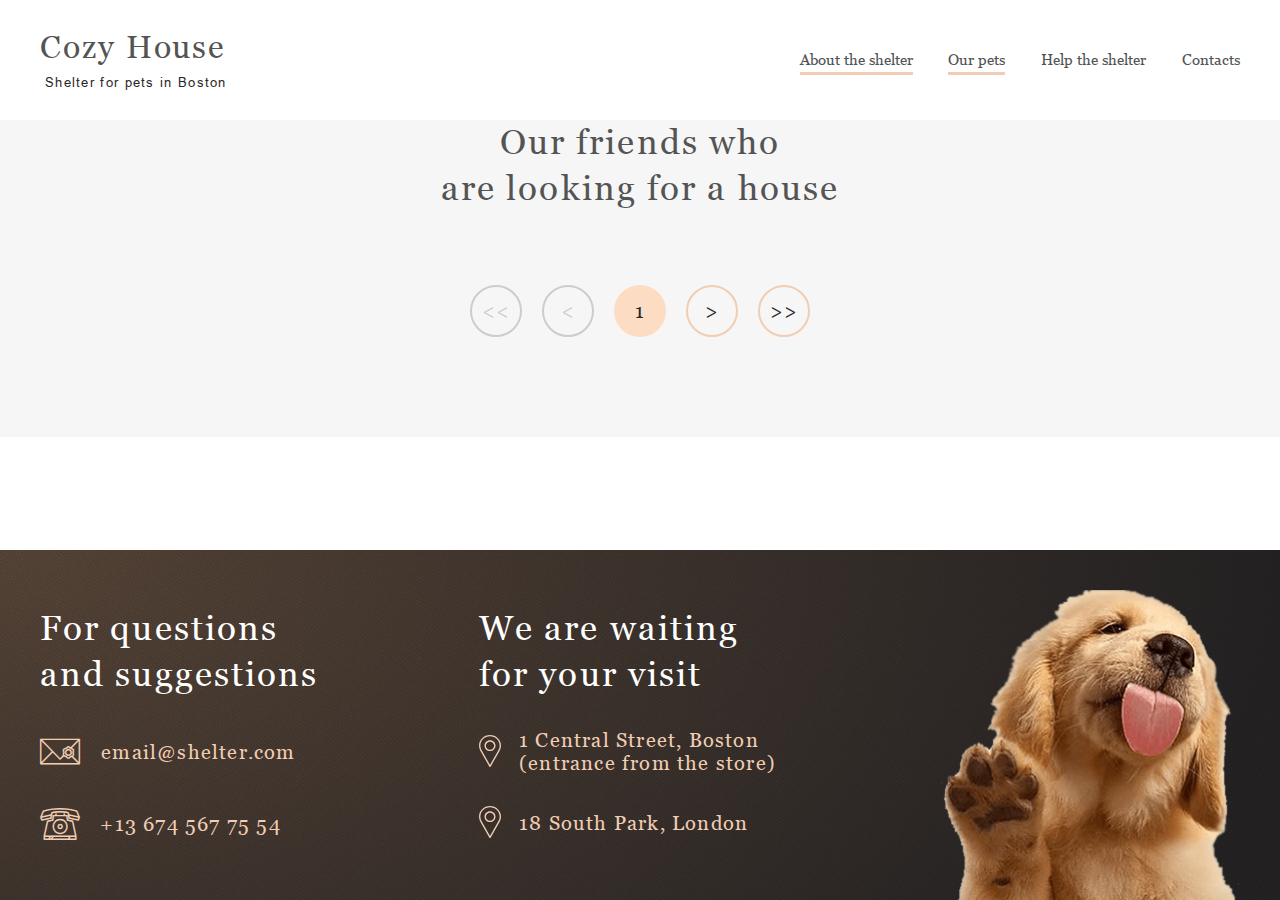
==== commit 7cdc39da: "feat: add popup" ====
--- a/pages/pets/index.html
+++ b/pages/pets/index.html
@@ -107,8 +107,7 @@
         </footer>
 
     </div>
-    <script src="../js/script.js"></script>
-    <script src="../js/modules/burger.js"></script>
+    <script src="../js/script.js" type="module"></script>
 </body>
 
 </html>--- a/pages/css/common.css
+++ b/pages/css/common.css
@@ -217,8 +217,6 @@
     content: "\e905";
 }
 
-
-
 /* ------------------------------------------------------------------------------------------------------------ */
 
 body {
@@ -382,7 +380,7 @@
     margin-top: -2px;
 }
 
-@media (max-width: 750px) {
+@media (max-width: 767px) {
     .burger__button {
         z-index: 5;
         display: block;
@@ -425,7 +423,7 @@
         transform: scale(1) translate(0px, -50%);
     }
 
-    .burger__button._active{
+    .burger__button._active {
         top: 49px;
         right: 65px;
         transform: rotate(90deg) translate(0px, -50%);
@@ -448,7 +446,6 @@
         padding-left: 0;
         padding-right: 0;
         transform: translate(100%, 0);
-        transition: right 3s ease 0s;
         background: #292929;
     }
 
@@ -494,9 +491,11 @@
     .menu__item:nth-child(1) {
         margin-right: 0;
     }
+
     .menu__item:nth-child(2) {
         margin-right: 0;
     }
+
     .menu__item:nth-child(3) {
         margin-right: 0;
     }
@@ -710,4 +709,246 @@
 
 .footer__puppy img {
     z-index: 3;
+}
+
+
+/*-----------------------------popup------------------------------------*/
+
+.popup {
+    position: fixed;
+    width: 100%;
+    height: 100%;
+    background: rgba(41, 41, 41, 0.6);
+    top: 0;
+    left: 0;
+    opacity: 0;
+    visibility: hidden;
+    overflow-y: auto;
+    overflow-x: hidden;
+    transition: all 0.3s ease 0s;
+}
+
+.popup.open {
+    opacity: 1;
+    visibility: visible;
+}
+
+.popup__body {
+    min-height: 100%;
+    display: flex;
+    align-items: center;
+    justify-content: center;
+}
+
+.popup__container {
+    position: relative;
+    max-width: 1004px;
+    max-height: 604px;
+}
+
+@media (max-width: 1199px) {
+    .popup__container {
+        position: relative;
+        max-width: 734px;
+        max-height: 454px;
+    }
+}
+
+@media (max-width: 767px) {
+    .popup__container {
+        position: relative;
+        max-width: 300px;
+        max-height: 445px;
+    }
+}
+
+.popup__container button {
+    position: absolute;
+    top: -52px;
+    right: 10px;
+    width: 52px;
+    height: 52px;
+    display: flex;
+    align-items: center;
+    justify-content: center;
+    border: 2px solid #F1CDB3;
+    border-radius: 100px;
+}
+
+@media (max-width: 1199px) {
+    .popup__container button {
+        right: -43px;
+    }
+}
+
+@media (max-width: 767px) {
+    .popup__container button {
+        right: -30px;
+    }
+}
+
+.popup__close {}
+
+.popup__content {
+    position: relative;
+    font-family: 'Georgia';
+    font-style: normal;
+    font-weight: 400;
+    color: #000000;
+    display: flex;
+    background: #FAFAFA;
+    border-radius: 9px;
+    max-width: 89.64%;
+    margin: 0 auto;
+}
+
+@media (max-width: 1199px) {
+    .popup__content {
+        max-width: 630px;
+    }
+}
+
+@media (max-width: 767px) {
+    .popup__content {
+        max-width: 240px;
+    }
+}
+
+.popup__content:hover {
+    box-shadow: 0px 2px 35px 14px rgba(13, 13, 13, 0.04);
+}
+
+.popup__image {
+    height: 500px;
+    width: auto;
+    border-radius: 9px;
+}
+
+@media (max-width: 1199px) {
+    .popup__image {
+        height: 350px;
+        width: auto;
+        border-radius: 9px;
+    }
+}
+
+@media (max-width: 767px) {
+    .popup__image {
+        display: none;
+    }
+}
+
+.popup__text {
+    padding: 50px 20px 73px 29px;
+}
+
+@media (max-width: 1199px) {
+    .popup__text {
+        padding: 10px 5px 20px 11px;
+    }
+}
+
+@media (max-width: 767px) {
+    .popup__text {
+        padding: 10px;
+    }
+}
+
+.popup__title {
+    font-size: 35px;
+    letter-spacing: 0.06em;
+    line-height: 130%;
+    margin-bottom: 10px;
+}
+
+@media (max-width: 767px) {
+    .popup__title {
+        text-align: center;
+    }
+}
+
+.popup__subtitle {
+    font-size: 20px;
+    letter-spacing: 0.06em;
+    line-height: 115%;
+    margin-bottom: 40px;
+}
+
+@media (max-width: 1199px) {
+    .popup__subtitle {
+        margin-bottom: 20px;
+    }
+}
+
+@media (max-width: 767px) {
+    .popup__subtitle {
+        text-align: center;
+    }
+}
+
+.popup__description {
+    font-size: 15px;
+    letter-spacing: 0.06em;
+    line-height: 110%;
+    margin-bottom: 44px;
+}
+
+@media (max-width: 1199px) {
+    .popup__description {
+        font-size: 13px;
+        letter-spacing: 0.06em;
+        line-height: 110%;
+        margin-bottom: 18px;
+    }
+}
+
+@media (max-width: 767px) {
+    .popup__description {
+        margin-bottom: 18px;
+        text-align: justify;
+    }
+}
+
+.popup__list {
+    font-size: 15px;
+    letter-spacing: 0.06em;
+    line-height: 110%;
+}
+
+.popup__list h5 {
+    display: inline-block;
+    font-size: 15px;
+    letter-spacing: 0.06em;
+    line-height: 110%;
+    font-weight: 700;
+}
+
+.popup__item {
+    position: relative;
+    padding-left: 15px;
+    letter-spacing: 0.06em;
+    margin-bottom: 11px;
+}
+
+@media (max-width: 1199px) {
+    .popup__item {
+        padding-left: 14px;
+        margin-bottom: 7px;
+    }
+}
+
+.popup__item:last-child {
+    margin-bottom: 0;
+}
+
+.popup__item::before {
+    content: "";
+    position: absolute;
+    top: 7px;
+    left: 0px;
+    display: inline-block;
+    width: 4px;
+    height: 4px;
+    border-radius: 50%;
+    background: #F1CDB3;
 }--- a/pages/pets/style.css
+++ b/pages/pets/style.css
@@ -1,3 +1,6 @@
+body {
+    background: #FFFFFF;
+}
 
 /*-----------------------------header------------------------------------*/
 
@@ -40,6 +43,18 @@
 }
 
 @media (max-width: 750px) {
+    .burger__button span,
+    .burger__button::before,
+    .burger__button::after {
+        background-color: #000000;;
+    }
+
+    .burger__button._active.burger__button span,
+    .burger__button._active.burger__button::before,
+    .burger__button._active.burger__button::after {
+        background-color: #F1CDB3;
+    }
+
     .logo._active .logo__title {
         color: #F1CDB3;
     }
@@ -59,6 +74,7 @@
     .menu__link_active {
         color: #FAFAFA;
     }
+
     .header__menu._active {
         position: absolute;
         display: flex;
@@ -74,6 +90,7 @@
         background: #292929;
         transform: translate(0, 0);
     }
+
     .menu__list {
         flex-direction: column;
         text-align: center;
@@ -91,9 +108,11 @@
     .menu__item:nth-child(1) {
         margin-right: 0;
     }
+
     .menu__item:nth-child(2) {
         margin-right: 0;
     }
+
     .menu__item:nth-child(3) {
         margin-right: 0;
     }
@@ -110,7 +129,7 @@
     flex-direction: column;
     text-align: center;
     align-items: center;
-    padding-top: 120px;
+    margin-top: 120px;
 }
 
 /* @media (max-width: 1200px) {
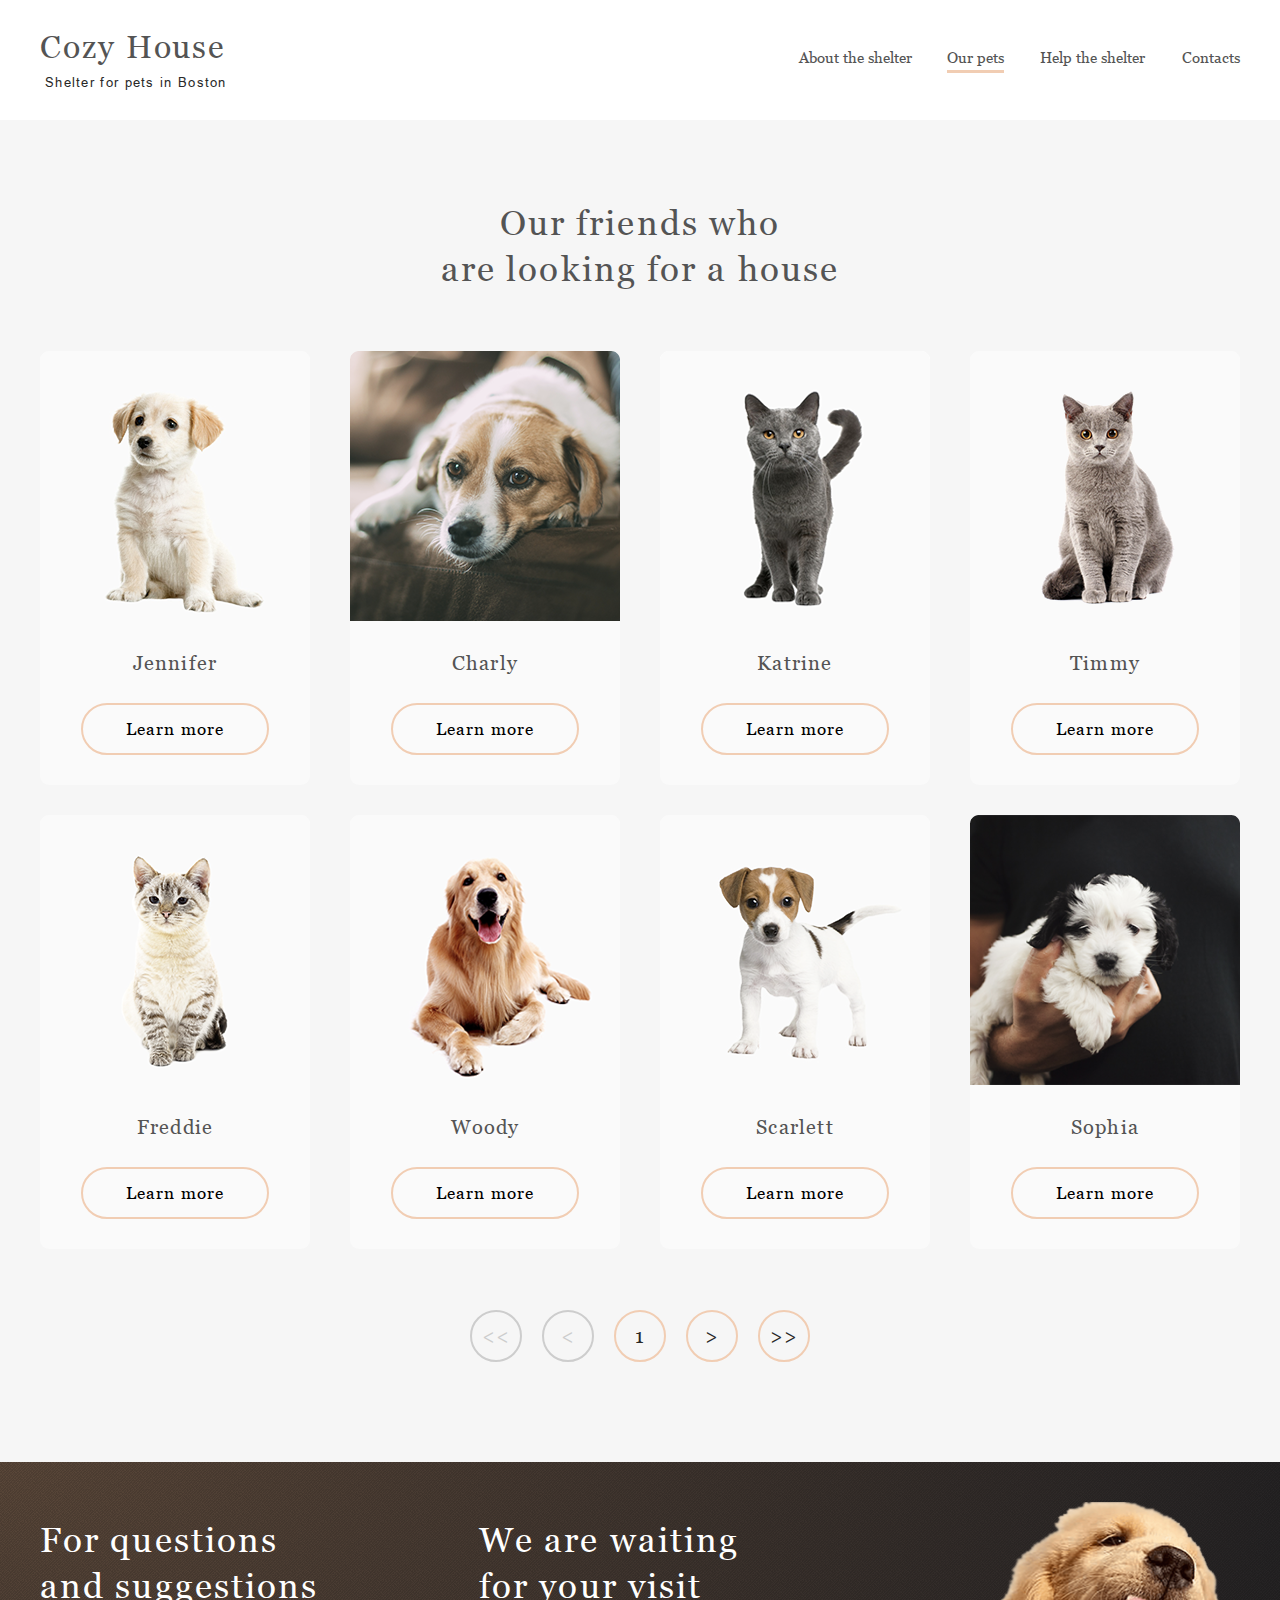
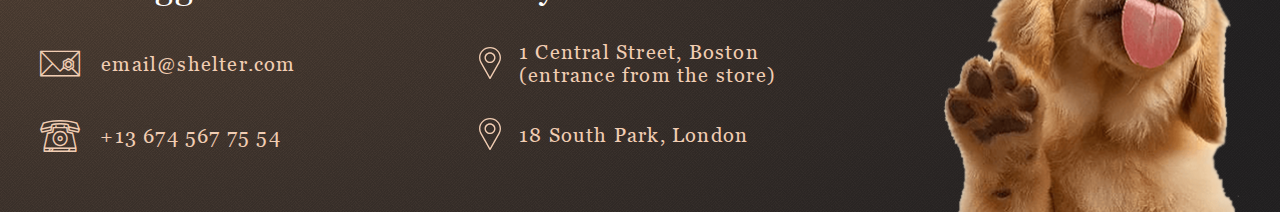
==== commit 1734279c: "feat: add pagination" ====
--- a/pages/pets/index.html
+++ b/pages/pets/index.html
@@ -10,7 +10,7 @@
     <link rel="stylesheet" href="style.css">
 </head>
 
-<body>
+<body class="lock-padding">
     <div class="wrapper">
         <header class="header">
             <div class="header__container _container">
@@ -29,7 +29,7 @@
                 <nav class="header__menu">
                     <ul class="menu__list">
                         <li class="menu__item">
-                            <a href="../main/index.html" class="menu__link menu__link_active">About the shelter</a>
+                            <a href="../main/index.html" class="menu__link menu__link">About the shelter</a>
                         </li>
                         <li class="menu__item">
                             <a href="#" class="menu__link menu__link_active">Our pets</a>
@@ -55,22 +55,22 @@
                     <div class="cards__container">
 
                     </div>
-                    <div class="navigation">
-                        <button class="button-round button-round-inactive pagination" id="go-first-page">
+                    <div class="navigation-button">
+                        <button class="button-round _inactive pagination" id="first-page">
                             <h4>
                                 << </h4>
                         </button>
-                        <button class="button-round button-round-inactive pagination" id="go-previous">
+                        <button class="button-round _inactive pagination" id="previous">
                             <h4>
                                 < </h4>
                         </button>
-                        <button class="button-round button-round-active pagination" id="actual-page">
+                        <button class="button-round _active pagination" id="actual-page">
                             <h4>1</h4>
                         </button>
-                        <button class="button-round pagination" id="go-next">
+                        <button class="button-round pagination" id="next">
                             <h4>></h4>
                         </button>
-                        <button class="button-round pagination" id="go-last-page">
+                        <button class="button-round pagination" id="last-page">
                             <h4>>></h4>
                         </button>
                     </div>
@@ -106,8 +106,22 @@
             </div>
         </footer>
 
+        <div id="popup" class="popup">
+            <div class="popup__body">
+                <div class="popup__container">
+                    <button class="button-round close-popup"><img
+                        src="../../assets/icons/close.svg" alt="close"></button>
+                    <div class="popup__content">
+                    </div>
+                </div>
+            </div>
+        </div>
+
     </div>
     <script src="../js/script.js" type="module"></script>
+    <script src="../js/modules/slider.js"></script>
+    <script src="../js/modules/pagination.js"></script>
+    <script src="../js/modules/popup.js"></script>
 </body>
 
 </html>--- a/pages/css/common.css
+++ b/pages/css/common.css
@@ -726,6 +726,7 @@
     overflow-y: auto;
     overflow-x: hidden;
     transition: all 0.3s ease 0s;
+    z-index: 5;
 }
 
 .popup.open {
@@ -818,6 +819,11 @@
     box-shadow: 0px 2px 35px 14px rgba(13, 13, 13, 0.04);
 }
 
+.popup__container:not(:hover) .button-round {
+    background: #FDDCC4;
+    border: none;
+}
+
 .popup__image {
     height: 500px;
     width: auto;
--- a/pages/pets/style.css
+++ b/pages/pets/style.css
@@ -16,6 +16,10 @@
     color: #292929;
 }
 
+.menu__list {
+    margin-top: -6px;
+}
+
 .menu__item:nth-child(1) {
     margin-right: 35px;
 }
@@ -25,7 +29,7 @@
 }
 
 .menu__item:nth-child(3) {
-    margin-right: 36px;
+    margin-right: 37px;
 }
 
 .menu__link {
@@ -43,10 +47,12 @@
 }
 
 @media (max-width: 750px) {
+
     .burger__button span,
     .burger__button::before,
     .burger__button::after {
-        background-color: #000000;;
+        background-color: #000000;
+        ;
     }
 
     .burger__button._active.burger__button span,
@@ -132,33 +138,23 @@
     margin-top: 120px;
 }
 
-/* @media (max-width: 1200px) {
-    .our-friends__container {
-        padding-top: 80px;
-    }
-}
-
-@media (max-width: 767px) {
-    .our-friends__container {
-        padding-top: 42px;
-    }
-} */
-
 .our-friends__title {
-    margin-bottom: 58px;
-}
-
-/* @media (max-width: 1200px) {
+    padding-top: 81px;
+    margin-bottom: 59px;
+}
+
+@media (max-width: 1200px) {
     .our-friends__title {
-        margin-bottom: 59px
+        margin-bottom: 29px
     }
 }
 
 @media (max-width: 767px) {
     .our-friends__title {
+        padding-top: 14.125%;
         margin-bottom: 41px;
     }
-} */
+}
 
 .our-friends h3 {
     font-size: 20px;
@@ -168,7 +164,7 @@
     color: #545454;
 }
 
-/* @media (max-width: 1200px) {
+@media (max-width: 1200px) {
     .our-friends h3 {
         margin-bottom: 28px;
     }
@@ -178,62 +174,41 @@
     .our-friends h3 {
         margin-bottom: 28px;
     }
-} */
+}
 
 .our-friends .button.orange {
     margin-bottom: 101px;
 }
 
-.slider {
-    display: flex;
-    justify-content: space-between;
-    align-items: center;
-    gap: 52px;
-    margin: 0 auto 60px;
-}
-
-/* @media (max-width: 1200px) {
-    .slider {
-        max-width: 708px;
-        gap: 11px;
-        margin-bottom: 59px;
-    }
-}
-
-@media (max-width: 767px) {
-    .slider {
-        width: 270px;
-        flex-direction: row;
-        flex-wrap: wrap;
-        justify-content: space-around;
-        gap: 0;
-        margin-bottom: 42px;
-    }
-} */
-
-.slides {
-    display: flex;
-    gap: 90px;
-}
-
-/* @media (max-width: 1200px) {
-    .slides {
-        gap: 41px;
-    }
-}
-
-@media (max-width: 767px) {
-    .slides {
-        order: 1;
-    }
-} */
-
-.navigation {
+.cards__container {
+    display: flex;
+    flex-wrap: wrap;
+    justify-content: center;
+    row-gap: 30px;
+    column-gap: 40px;
+}
+
+.navigation-button {
     display: flex;
     justify-content: space-between;
     width: 340px;
+    margin-top: 61px;
     margin-bottom: 100px;
-    margin-top: 16px;
+}
+
+@media (max-width: 1200px) {
+    .navigation-button {
+        margin-top: 41px;
+        margin-bottom: 78px;
+    }
+}
+
+@media (max-width: 767px) {
+    .navigation-button {
+        margin-top: 14.75%;
+        margin-bottom: 14.125%;
+        max-width: 300px;
+    }
 }
 
 .button-round {
@@ -252,27 +227,21 @@
     color: #292929;
 }
 
-/* @media (max-width: 767px) {
-    .button-round {
-        order: 2;
-    }
-} */
-
-.button-round-active {
+.button-round_active {
     background: #FDDCC4;
     border: none;
 }
 
-.button-round:not(.button-round-inactive):hover {
+.button-round:not(._inactive):hover {
     background: #FDDCC4;
     border: none;
 }
 
-.button-round-inactive {
+._inactive {
     border: 2px solid #CDCDCD;
 }
 
-.button-round-inactive h4 {
+._inactive h4 {
     color: #CDCDCD;
 }
 
@@ -291,23 +260,6 @@
     border: none;
 }
 
-
-/* @media (max-width: 1200px) {
-    .card:last-child {
-        display: none;
-    }
-}
-
-@media (max-width: 767px) {
-    .card:not(:first-child) {
-        display: none;
-    }
-
-    .card {
-        margin-bottom: 20px;
-    }
-} */
-
 .card img {
     margin-bottom: 31px;
 }
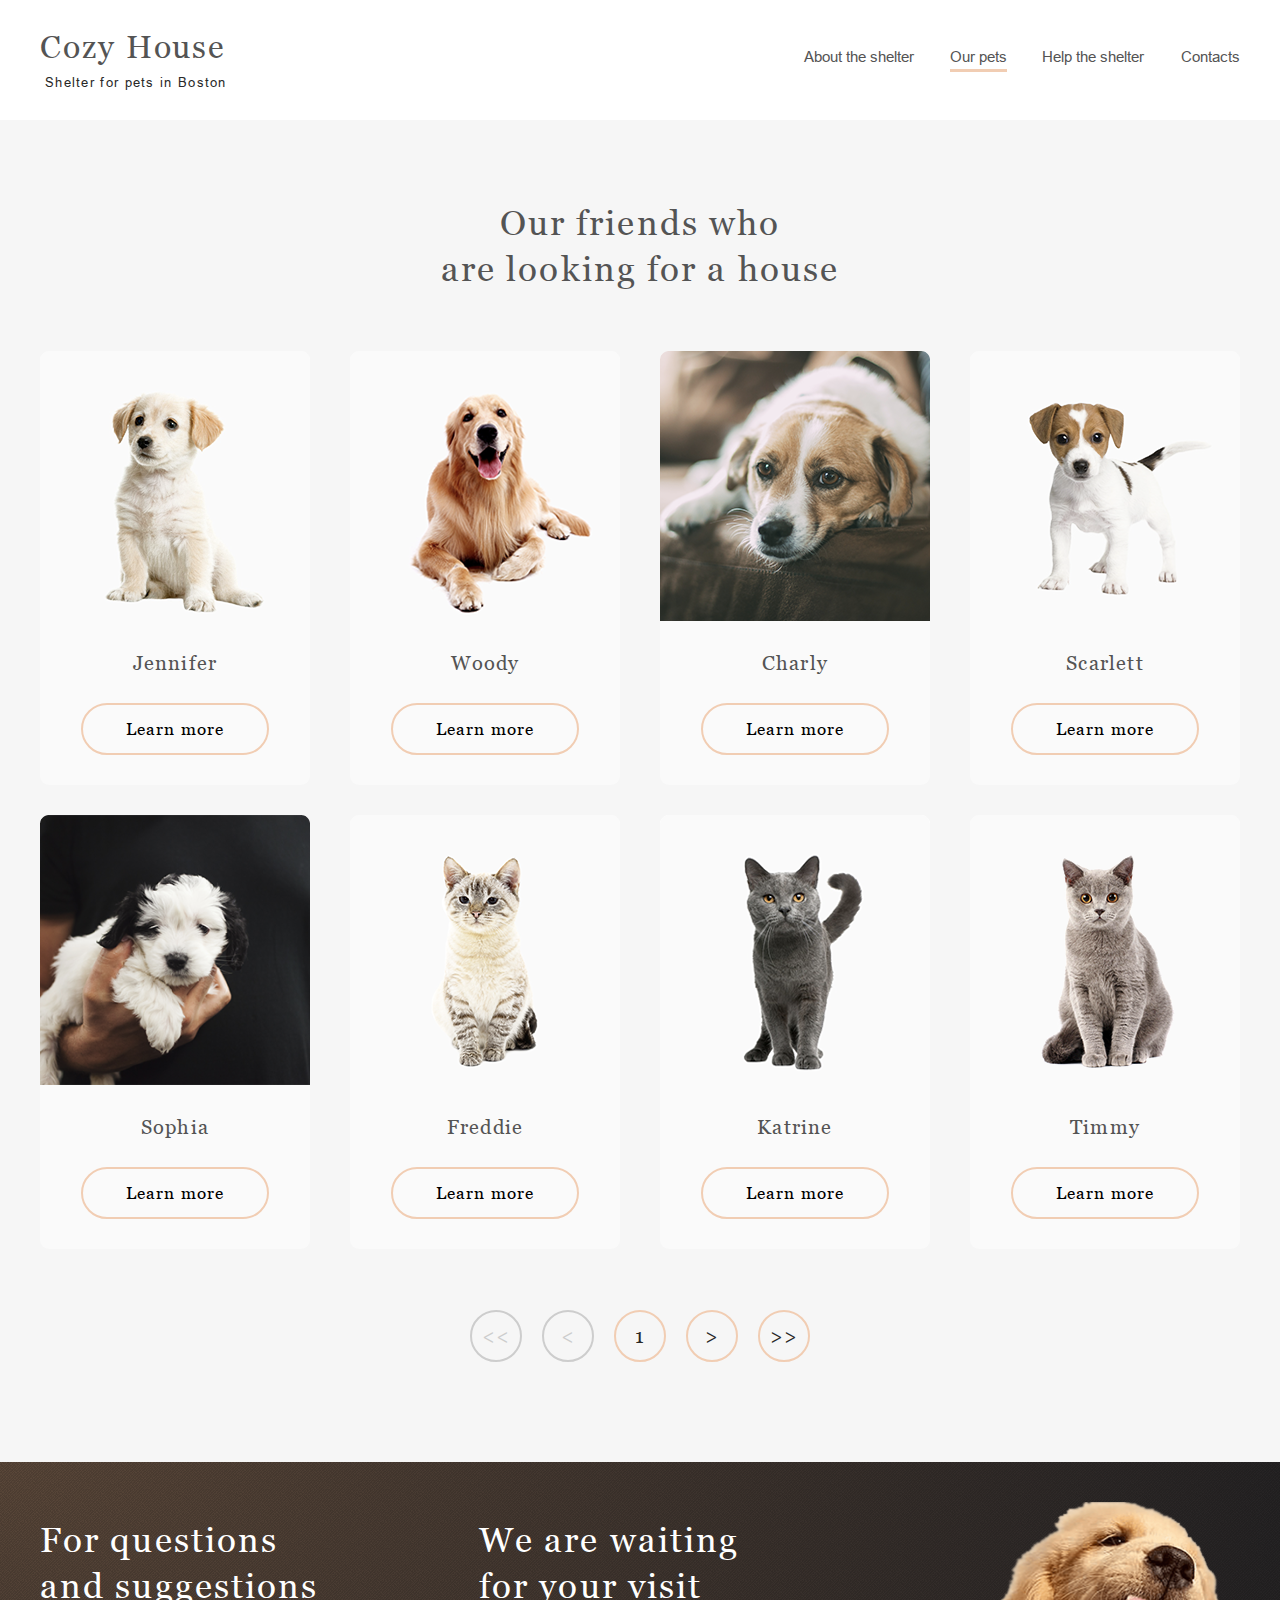
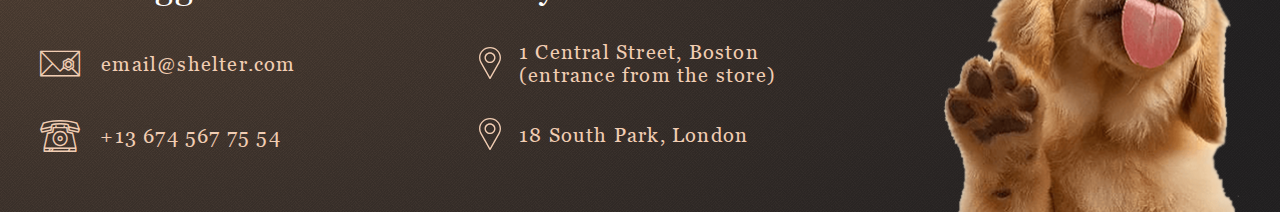
==== commit eb5210fc: "fix: fix bug" ====
--- a/pages/pets/index.html
+++ b/pages/pets/index.html
@@ -12,6 +12,7 @@
 
 <body class="lock-padding">
     <div class="wrapper">
+        <div class="blackout"></div>
         <header class="header">
             <div class="header__container _container">
 
--- a/pages/css/common.css
+++ b/pages/css/common.css
@@ -385,7 +385,7 @@
         z-index: 5;
         display: block;
         position: absolute;
-        top: 19px;
+        top: 30px;
         right: 53px;
         align-content: center;
         width: 30px;
@@ -427,26 +427,41 @@
         top: 49px;
         right: 65px;
         transform: rotate(90deg) translate(0px, -50%);
+        transition: transform 1.2s ease 0s;
+    }
+
+    .burger__button {
+        transform: rotate(0deg) translate(0px, -50%);
+        transition: transform 1.2s ease 0s;
+    }
+
+    .blackout._active {
+        position: fixed;
+        top: 0;
+        left: 0;
+        width: 100vw;
+        height: 100vh;
+        background: rgba(41, 41, 41, 0.6);
+        z-index: 4;
     }
 
     .header._active {
         position: fixed;
         top: 0;
-        right: 0;
-        width: 100%;
-        height: 100%;
-        background: rgba(41, 41, 41, 0.6);
-    }
-
-    .header__container._active {
-        position: fixed;
-        top: 0;
-        right: 320px;
+        left: 100%;
         width: 320px;
+        height: 100vh;
         padding-left: 0;
         padding-right: 0;
-        transform: translate(100%, 0);
+        transform: translate(-100%, 0);
+        transition: transform 0.8s ease 0s;
         background: #292929;
+        z-index: 5;
+    }
+
+    .header__container._active {
+        padding-left: 0;
+        padding-right: 0;
     }
 
     .logo._active {
@@ -461,27 +476,25 @@
     .header__menu._active {
         position: absolute;
         display: flex;
-        align-items: center;
         justify-content: center;
         top: 90px;
         right: 0;
         width: 320px;
         height: 100vh;
-        transform: translate(100%, 0);
-        transform: all 0.3s ease 0s;
         overflow: auto;
         background: #292929;
         transform: translate(0, 0);
+        z-index: 5;
     }
 
     .menu__list {
         flex-direction: column;
         text-align: center;
-        margin-top: -260px;
+        padding-top: 163px;
     }
 
     .menu__list li:not(:last-child) {
-        margin-bottom: 43px;
+        margin-bottom: 40px;
     }
 
     .menu__link {
@@ -547,7 +560,7 @@
     }
 
     .footer-content_location {
-        padding-left: 20px;
+        padding-left: 19px;
         margin-bottom: 31px;
     }
 }
@@ -710,7 +723,6 @@
 .footer__puppy img {
     z-index: 3;
 }
-
 
 /*-----------------------------popup------------------------------------*/
 
--- a/pages/pets/style.css
+++ b/pages/pets/style.css
@@ -16,20 +16,28 @@
     color: #292929;
 }
 
+.menu__link {
+    font-family: Arial, "Helvetica Neue", Helvetica, sans-serif;
+    line-height: 160%;
+}
+
 .menu__list {
     margin-top: -6px;
 }
 
-.menu__item:nth-child(1) {
-    margin-right: 35px;
-}
-
-.menu__item:nth-child(2) {
-    margin-right: 36px;
-}
-
-.menu__item:nth-child(3) {
-    margin-right: 37px;
+@media (min-width: 767px) {
+
+    .menu__item:nth-child(1) {
+        margin-right: 36px;
+    }
+
+    .menu__item:nth-child(2) {
+        margin-right: 35px;
+    }
+
+    .menu__item:nth-child(3) {
+        margin-right: 37px;
+    }
 }
 
 .menu__link {
@@ -46,7 +54,7 @@
     border-bottom: 3px solid #F1CDB3;
 }
 
-@media (max-width: 750px) {
+@media (max-width: 767px) {
 
     .burger__button span,
     .burger__button::before,
@@ -81,46 +89,8 @@
         color: #FAFAFA;
     }
 
-    .header__menu._active {
-        position: absolute;
-        display: flex;
-        align-items: center;
-        justify-content: center;
-        top: 90px;
-        right: 0;
-        width: 320px;
-        height: 100vh;
-        transform: translate(100%, 0);
-        transform: all 0.3s ease 0s;
-        overflow: auto;
-        background: #292929;
-        transform: translate(0, 0);
-    }
-
     .menu__list {
-        flex-direction: column;
-        text-align: center;
-        margin-top: -268px;
-    }
-
-    .menu__list li:not(:last-child) {
-        margin-bottom: 60px;
-    }
-
-    .menu__link {
-        font-size: 32px;
-    }
-
-    .menu__item:nth-child(1) {
-        margin-right: 0;
-    }
-
-    .menu__item:nth-child(2) {
-        margin-right: 0;
-    }
-
-    .menu__item:nth-child(3) {
-        margin-right: 0;
+        padding-top: 163px;
     }
 }
 
